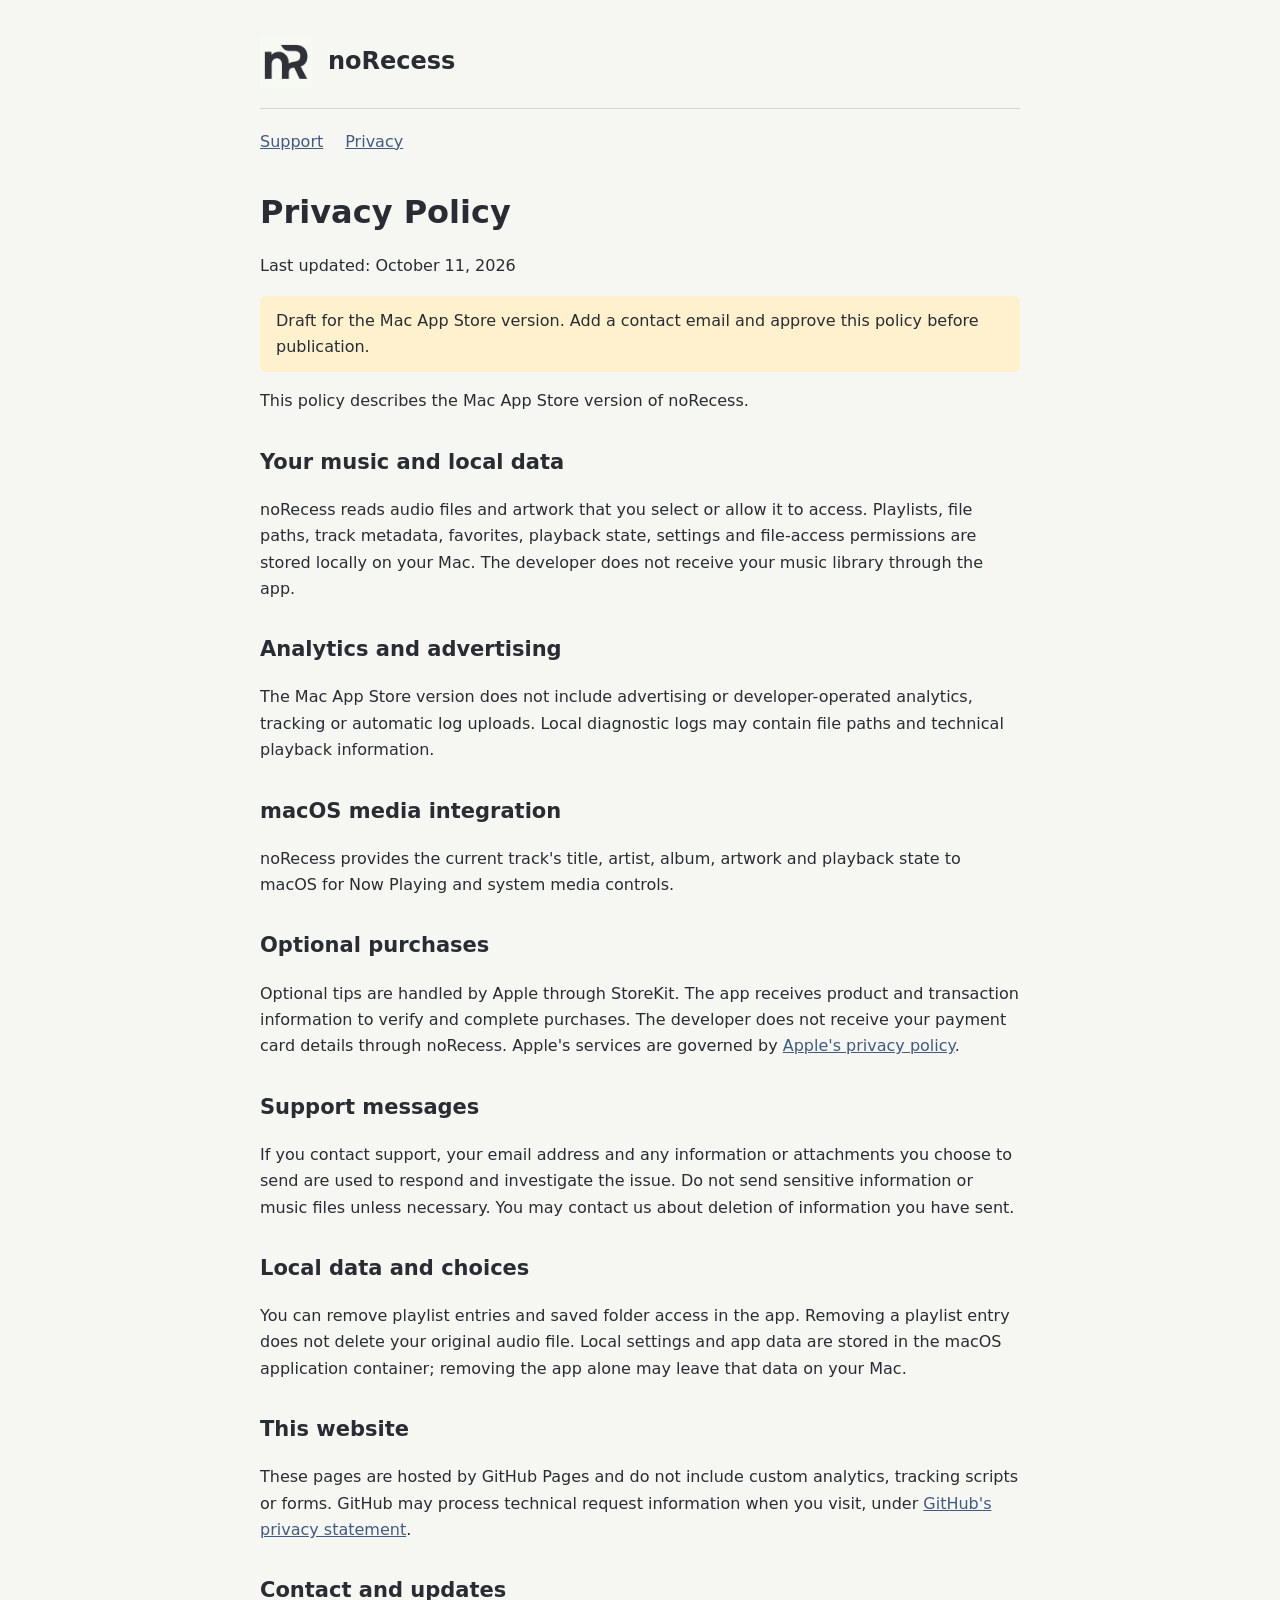
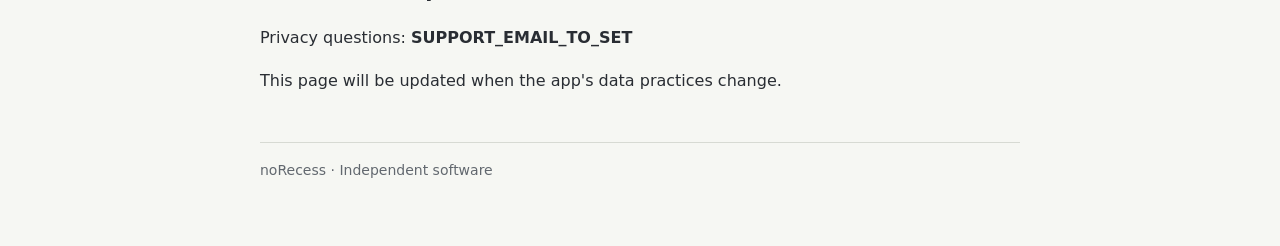
==== privacy.html @ 842caacc "Prepare support and privacy page drafts" ====
<!doctype html><html lang="en"><head><meta charset="utf-8"><meta name="viewport" content="width=device-width,initial-scale=1"><title>Privacy — noRecess</title><link rel="stylesheet" href="style.css"></head><body><header><img src="brand.png" alt=""><a href="index.html">noRecess</a></header><nav><a href="index.html">Support</a><a href="privacy.html">Privacy</a></nav><main><h1>Privacy Policy</h1><p>Last updated: October 11, 2026</p><div class="draft">Draft for the Mac App Store version. Add a contact email and approve this policy before publication.</div><p>This policy describes the Mac App Store version of noRecess.</p><h2>Your music and local data</h2><p>noRecess reads audio files and artwork that you select or allow it to access. Playlists, file paths, track metadata, favorites, playback state, settings and file-access permissions are stored locally on your Mac. The developer does not receive your music library through the app.</p><h2>Analytics and advertising</h2><p>The Mac App Store version does not include advertising or developer-operated analytics, tracking or automatic log uploads. Local diagnostic logs may contain file paths and technical playback information.</p><h2>macOS media integration</h2><p>noRecess provides the current track's title, artist, album, artwork and playback state to macOS for Now Playing and system media controls.</p><h2>Optional purchases</h2><p>Optional tips are handled by Apple through StoreKit. The app receives product and transaction information to verify and complete purchases. The developer does not receive your payment card details through noRecess. Apple's services are governed by <a href="https://www.apple.com/legal/privacy/">Apple's privacy policy</a>.</p><h2>Support messages</h2><p>If you contact support, your email address and any information or attachments you choose to send are used to respond and investigate the issue. Do not send sensitive information or music files unless necessary. You may contact us about deletion of information you have sent.</p><h2>Local data and choices</h2><p>You can remove playlist entries and saved folder access in the app. Removing a playlist entry does not delete your original audio file. Local settings and app data are stored in the macOS application container; removing the app alone may leave that data on your Mac.</p><h2>This website</h2><p>These pages are hosted by GitHub Pages and do not include custom analytics, tracking scripts or forms. GitHub may process technical request information when you visit, under <a href="https://docs.github.com/en/site-policy/privacy-policies/github-general-privacy-statement">GitHub's privacy statement</a>.</p><h2>Contact and updates</h2><p>Privacy questions: <strong>SUPPORT_EMAIL_TO_SET</strong></p><p>This page will be updated when the app's data practices change.</p></main><footer>noRecess · Independent software</footer></body></html>
---- style.css ----
:root{color-scheme:light;font-family:system-ui,-apple-system,sans-serif;color:#292d33;background:#f6f7f3;line-height:1.65}body{max-width:760px;margin:0 auto;padding:36px 24px 64px}header{display:flex;align-items:center;gap:16px;border-bottom:1px solid #d7dad3;padding-bottom:20px}header img{width:52px;height:52px}header a{color:inherit;text-decoration:none;font-size:24px;font-weight:650}nav{margin:20px 0}nav a{margin-right:22px}a{color:#435a80}h1{font-size:32px;line-height:1.2;margin-top:38px}h2{font-size:21px;margin-top:30px}footer{margin-top:48px;border-top:1px solid #d7dad3;padding-top:16px;font-size:14px;color:#62686f}.draft{padding:12px 16px;background:#fff0ce;border-radius:6px}table{width:100%;border-collapse:collapse}td,th{text-align:left;padding:8px;border-bottom:1px solid #d7dad3}code{font-size:15px}
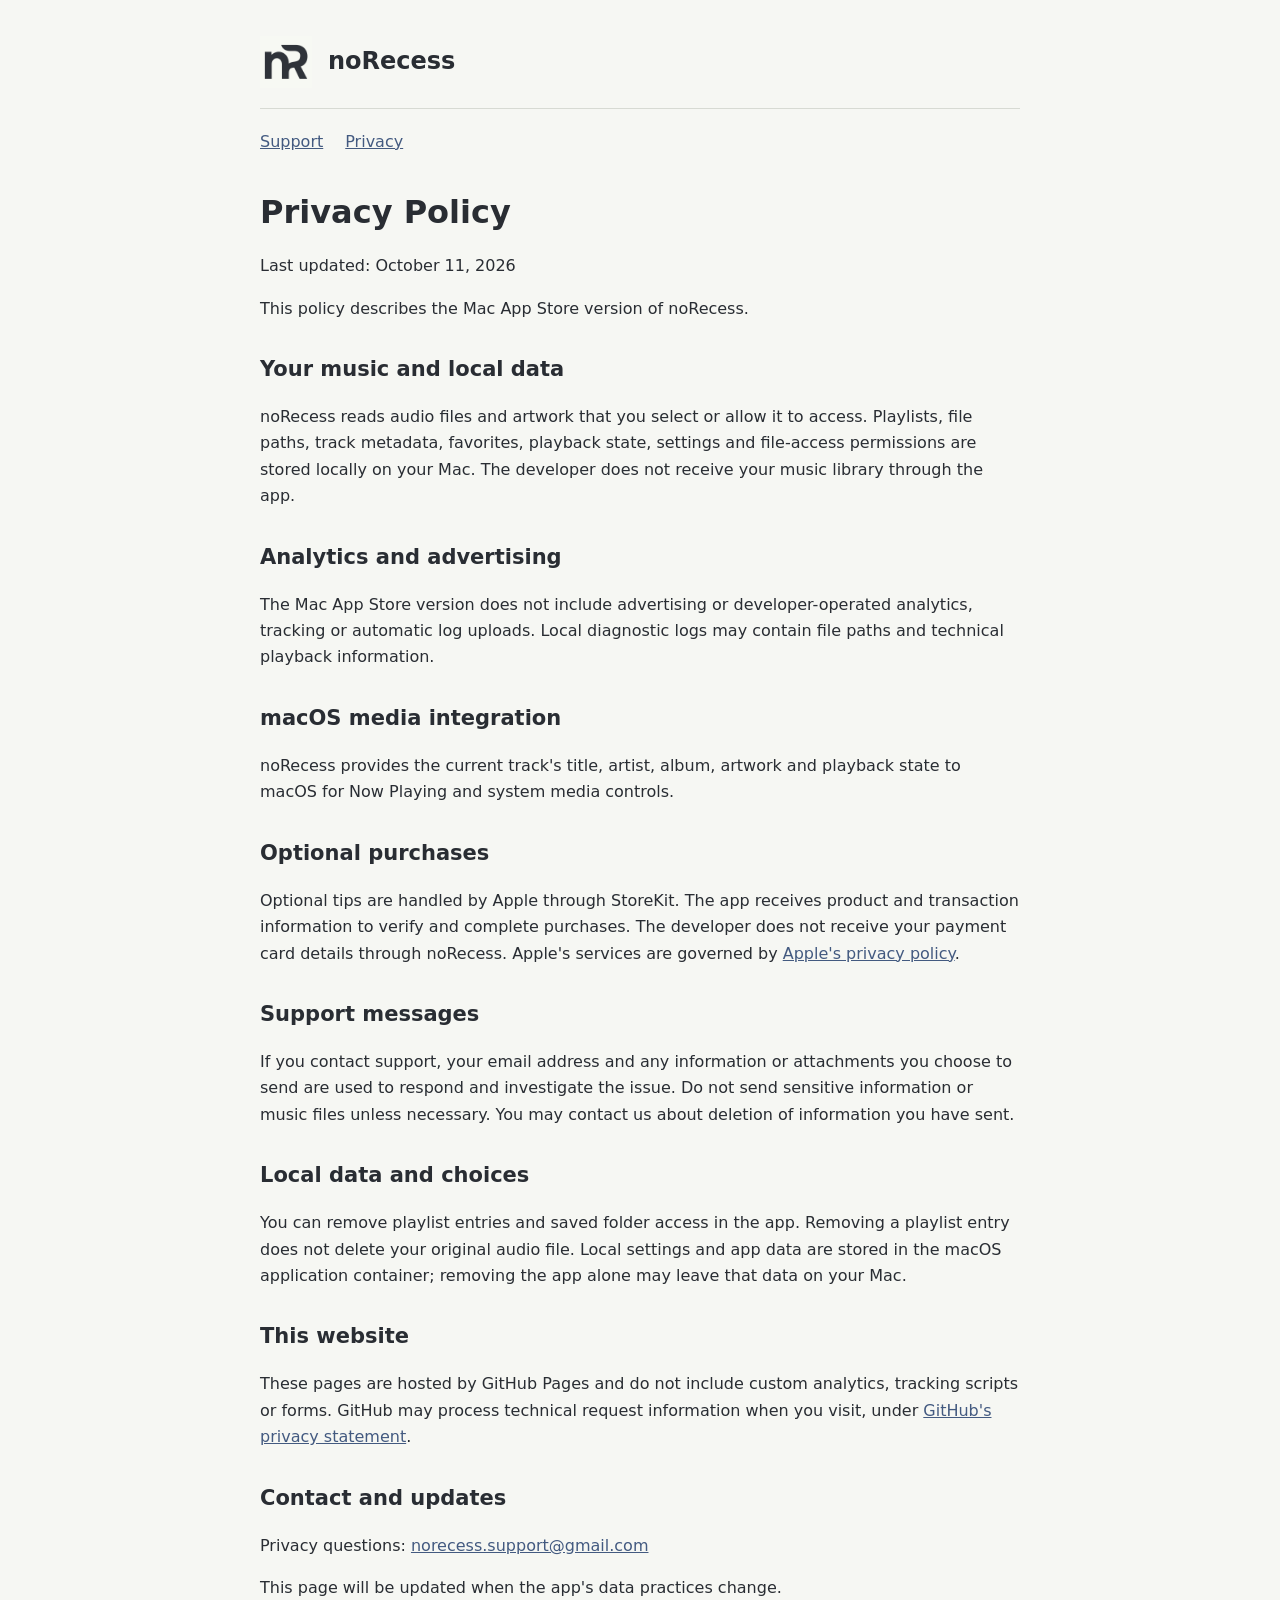
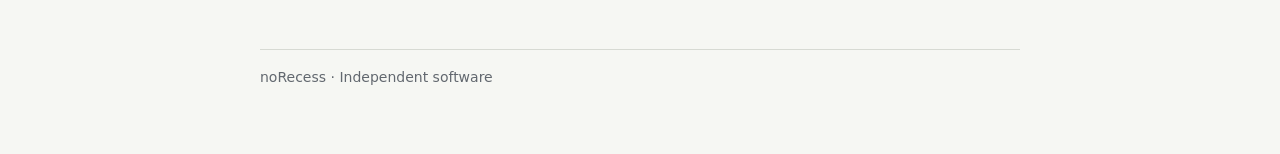
==== commit d035a892: "Set support and privacy contact address" ====
--- a/privacy.html
+++ b/privacy.html
@@ -1 +1 @@
-<!doctype html><html lang="en"><head><meta charset="utf-8"><meta name="viewport" content="width=device-width,initial-scale=1"><title>Privacy — noRecess</title><link rel="stylesheet" href="style.css"></head><body><header><img src="brand.png" alt=""><a href="index.html">noRecess</a></header><nav><a href="index.html">Support</a><a href="privacy.html">Privacy</a></nav><main><h1>Privacy Policy</h1><p>Last updated: October 11, 2026</p><div class="draft">Draft for the Mac App Store version. Add a contact email and approve this policy before publication.</div><p>This policy describes the Mac App Store version of noRecess.</p><h2>Your music and local data</h2><p>noRecess reads audio files and artwork that you select or allow it to access. Playlists, file paths, track metadata, favorites, playback state, settings and file-access permissions are stored locally on your Mac. The developer does not receive your music library through the app.</p><h2>Analytics and advertising</h2><p>The Mac App Store version does not include advertising or developer-operated analytics, tracking or automatic log uploads. Local diagnostic logs may contain file paths and technical playback information.</p><h2>macOS media integration</h2><p>noRecess provides the current track's title, artist, album, artwork and playback state to macOS for Now Playing and system media controls.</p><h2>Optional purchases</h2><p>Optional tips are handled by Apple through StoreKit. The app receives product and transaction information to verify and complete purchases. The developer does not receive your payment card details through noRecess. Apple's services are governed by <a href="https://www.apple.com/legal/privacy/">Apple's privacy policy</a>.</p><h2>Support messages</h2><p>If you contact support, your email address and any information or attachments you choose to send are used to respond and investigate the issue. Do not send sensitive information or music files unless necessary. You may contact us about deletion of information you have sent.</p><h2>Local data and choices</h2><p>You can remove playlist entries and saved folder access in the app. Removing a playlist entry does not delete your original audio file. Local settings and app data are stored in the macOS application container; removing the app alone may leave that data on your Mac.</p><h2>This website</h2><p>These pages are hosted by GitHub Pages and do not include custom analytics, tracking scripts or forms. GitHub may process technical request information when you visit, under <a href="https://docs.github.com/en/site-policy/privacy-policies/github-general-privacy-statement">GitHub's privacy statement</a>.</p><h2>Contact and updates</h2><p>Privacy questions: <strong>SUPPORT_EMAIL_TO_SET</strong></p><p>This page will be updated when the app's data practices change.</p></main><footer>noRecess · Independent software</footer></body></html>
+<!doctype html><html lang="en"><head><meta charset="utf-8"><meta name="viewport" content="width=device-width,initial-scale=1"><title>Privacy — noRecess</title><link rel="stylesheet" href="style.css"></head><body><header><img src="brand.png" alt=""><a href="index.html">noRecess</a></header><nav><a href="index.html">Support</a><a href="privacy.html">Privacy</a></nav><main><h1>Privacy Policy</h1><p>Last updated: October 11, 2026</p><p>This policy describes the Mac App Store version of noRecess.</p><h2>Your music and local data</h2><p>noRecess reads audio files and artwork that you select or allow it to access. Playlists, file paths, track metadata, favorites, playback state, settings and file-access permissions are stored locally on your Mac. The developer does not receive your music library through the app.</p><h2>Analytics and advertising</h2><p>The Mac App Store version does not include advertising or developer-operated analytics, tracking or automatic log uploads. Local diagnostic logs may contain file paths and technical playback information.</p><h2>macOS media integration</h2><p>noRecess provides the current track's title, artist, album, artwork and playback state to macOS for Now Playing and system media controls.</p><h2>Optional purchases</h2><p>Optional tips are handled by Apple through StoreKit. The app receives product and transaction information to verify and complete purchases. The developer does not receive your payment card details through noRecess. Apple's services are governed by <a href="https://www.apple.com/legal/privacy/">Apple's privacy policy</a>.</p><h2>Support messages</h2><p>If you contact support, your email address and any information or attachments you choose to send are used to respond and investigate the issue. Do not send sensitive information or music files unless necessary. You may contact us about deletion of information you have sent.</p><h2>Local data and choices</h2><p>You can remove playlist entries and saved folder access in the app. Removing a playlist entry does not delete your original audio file. Local settings and app data are stored in the macOS application container; removing the app alone may leave that data on your Mac.</p><h2>This website</h2><p>These pages are hosted by GitHub Pages and do not include custom analytics, tracking scripts or forms. GitHub may process technical request information when you visit, under <a href="https://docs.github.com/en/site-policy/privacy-policies/github-general-privacy-statement">GitHub's privacy statement</a>.</p><h2>Contact and updates</h2><p>Privacy questions: <a href="mailto:norecess.support@gmail.com">norecess.support@gmail.com</a></p><p>This page will be updated when the app's data practices change.</p></main><footer>noRecess · Independent software</footer></body></html>
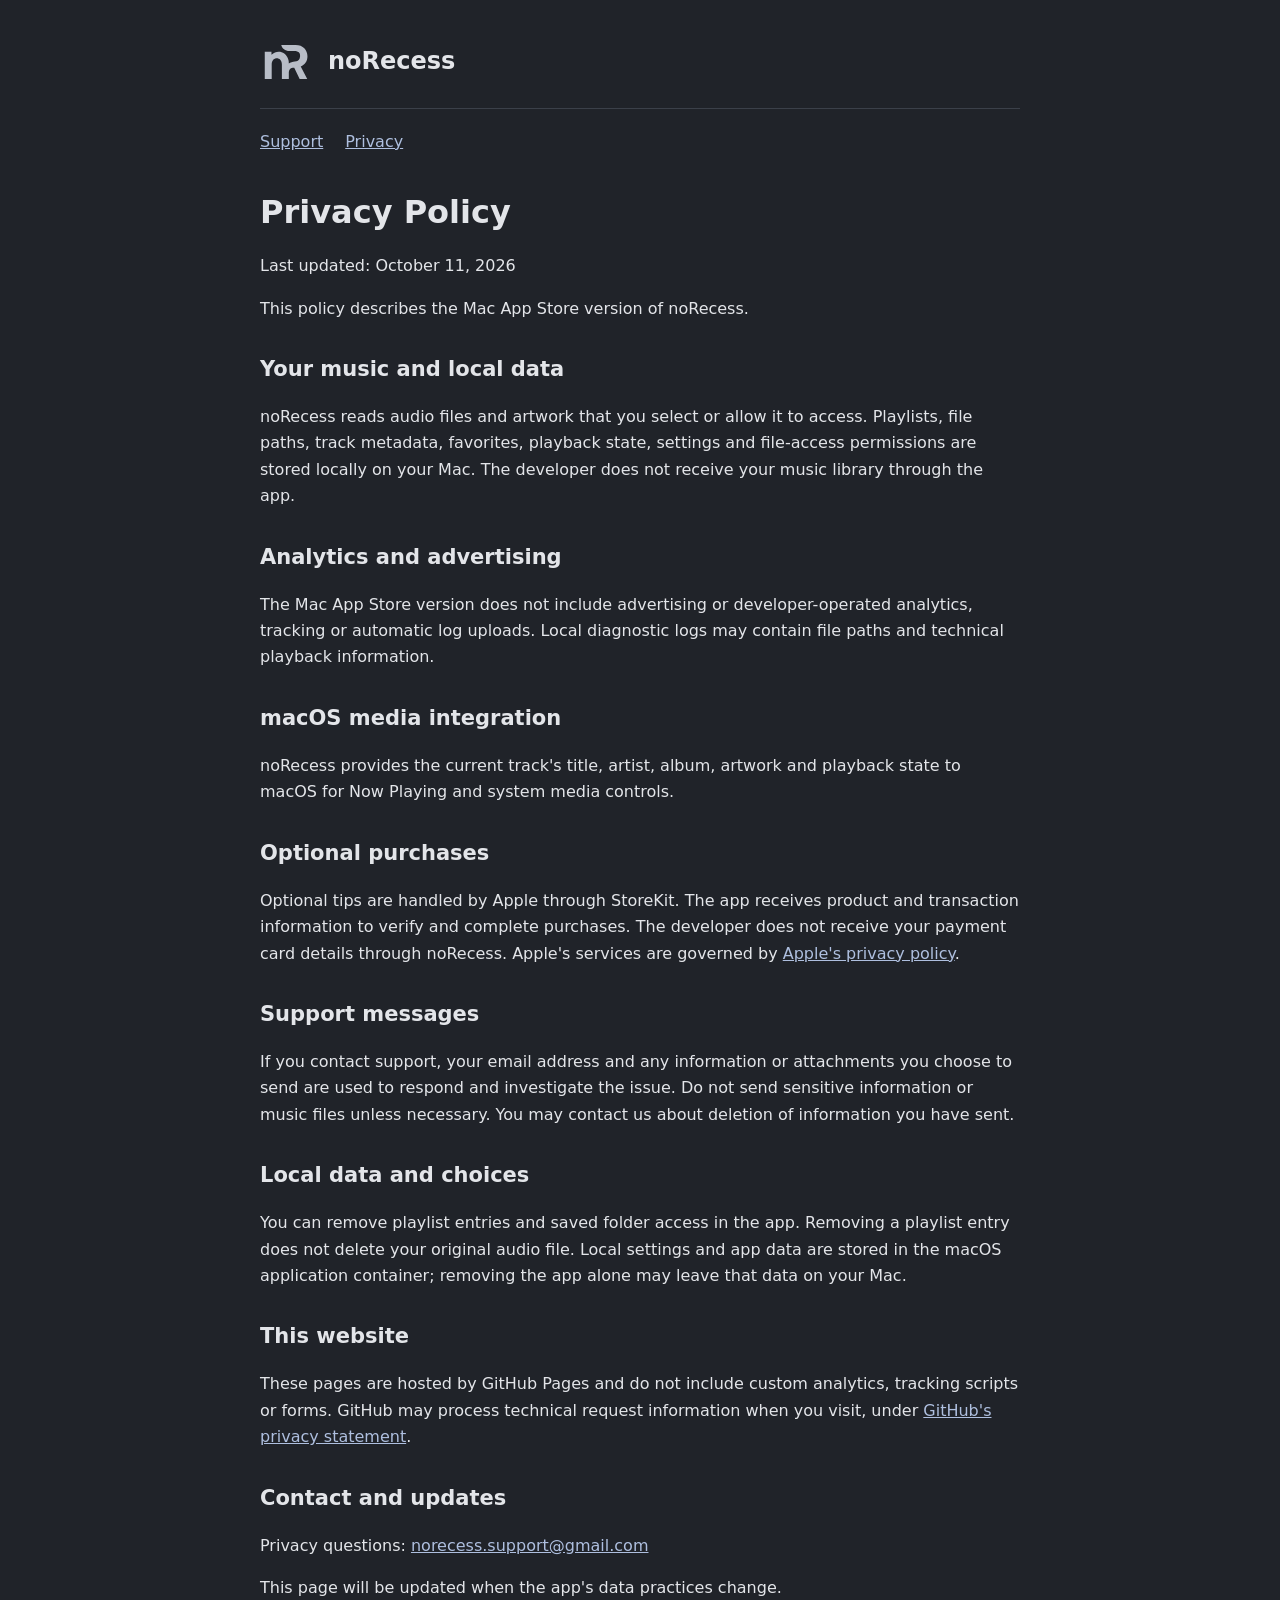
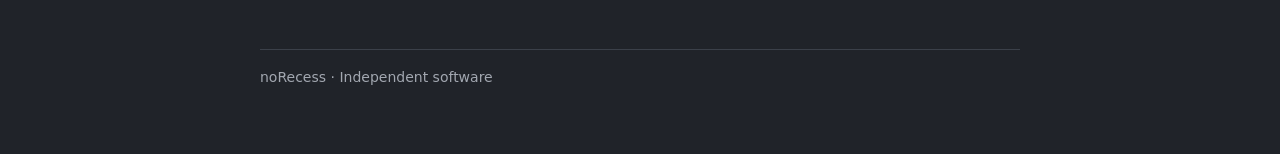
==== commit f1dcd94f: "Use graphite colors for support pages" ====
--- a/privacy.html
+++ b/privacy.html
@@ -1 +1 @@
-<!doctype html><html lang="en"><head><meta charset="utf-8"><meta name="viewport" content="width=device-width,initial-scale=1"><title>Privacy — noRecess</title><link rel="stylesheet" href="style.css"></head><body><header><img src="brand.png" alt=""><a href="index.html">noRecess</a></header><nav><a href="index.html">Support</a><a href="privacy.html">Privacy</a></nav><main><h1>Privacy Policy</h1><p>Last updated: October 11, 2026</p><p>This policy describes the Mac App Store version of noRecess.</p><h2>Your music and local data</h2><p>noRecess reads audio files and artwork that you select or allow it to access. Playlists, file paths, track metadata, favorites, playback state, settings and file-access permissions are stored locally on your Mac. The developer does not receive your music library through the app.</p><h2>Analytics and advertising</h2><p>The Mac App Store version does not include advertising or developer-operated analytics, tracking or automatic log uploads. Local diagnostic logs may contain file paths and technical playback information.</p><h2>macOS media integration</h2><p>noRecess provides the current track's title, artist, album, artwork and playback state to macOS for Now Playing and system media controls.</p><h2>Optional purchases</h2><p>Optional tips are handled by Apple through StoreKit. The app receives product and transaction information to verify and complete purchases. The developer does not receive your payment card details through noRecess. Apple's services are governed by <a href="https://www.apple.com/legal/privacy/">Apple's privacy policy</a>.</p><h2>Support messages</h2><p>If you contact support, your email address and any information or attachments you choose to send are used to respond and investigate the issue. Do not send sensitive information or music files unless necessary. You may contact us about deletion of information you have sent.</p><h2>Local data and choices</h2><p>You can remove playlist entries and saved folder access in the app. Removing a playlist entry does not delete your original audio file. Local settings and app data are stored in the macOS application container; removing the app alone may leave that data on your Mac.</p><h2>This website</h2><p>These pages are hosted by GitHub Pages and do not include custom analytics, tracking scripts or forms. GitHub may process technical request information when you visit, under <a href="https://docs.github.com/en/site-policy/privacy-policies/github-general-privacy-statement">GitHub's privacy statement</a>.</p><h2>Contact and updates</h2><p>Privacy questions: <a href="mailto:norecess.support@gmail.com">norecess.support@gmail.com</a></p><p>This page will be updated when the app's data practices change.</p></main><footer>noRecess · Independent software</footer></body></html>
+<!doctype html><html lang="en"><head><meta charset="utf-8"><meta name="viewport" content="width=device-width,initial-scale=1"><title>Privacy — noRecess</title><link rel="stylesheet" href="style.css"></head><body><header><img src="brand.svg" alt=""><a href="index.html">noRecess</a></header><nav><a href="index.html">Support</a><a href="privacy.html">Privacy</a></nav><main><h1>Privacy Policy</h1><p>Last updated: October 11, 2026</p><p>This policy describes the Mac App Store version of noRecess.</p><h2>Your music and local data</h2><p>noRecess reads audio files and artwork that you select or allow it to access. Playlists, file paths, track metadata, favorites, playback state, settings and file-access permissions are stored locally on your Mac. The developer does not receive your music library through the app.</p><h2>Analytics and advertising</h2><p>The Mac App Store version does not include advertising or developer-operated analytics, tracking or automatic log uploads. Local diagnostic logs may contain file paths and technical playback information.</p><h2>macOS media integration</h2><p>noRecess provides the current track's title, artist, album, artwork and playback state to macOS for Now Playing and system media controls.</p><h2>Optional purchases</h2><p>Optional tips are handled by Apple through StoreKit. The app receives product and transaction information to verify and complete purchases. The developer does not receive your payment card details through noRecess. Apple's services are governed by <a href="https://www.apple.com/legal/privacy/">Apple's privacy policy</a>.</p><h2>Support messages</h2><p>If you contact support, your email address and any information or attachments you choose to send are used to respond and investigate the issue. Do not send sensitive information or music files unless necessary. You may contact us about deletion of information you have sent.</p><h2>Local data and choices</h2><p>You can remove playlist entries and saved folder access in the app. Removing a playlist entry does not delete your original audio file. Local settings and app data are stored in the macOS application container; removing the app alone may leave that data on your Mac.</p><h2>This website</h2><p>These pages are hosted by GitHub Pages and do not include custom analytics, tracking scripts or forms. GitHub may process technical request information when you visit, under <a href="https://docs.github.com/en/site-policy/privacy-policies/github-general-privacy-statement">GitHub's privacy statement</a>.</p><h2>Contact and updates</h2><p>Privacy questions: <a href="mailto:norecess.support@gmail.com">norecess.support@gmail.com</a></p><p>This page will be updated when the app's data practices change.</p></main><footer>noRecess · Independent software</footer></body></html>
--- a/style.css
+++ b/style.css
@@ -1 +1 @@
-:root{color-scheme:light;font-family:system-ui,-apple-system,sans-serif;color:#292d33;background:#f6f7f3;line-height:1.65}body{max-width:760px;margin:0 auto;padding:36px 24px 64px}header{display:flex;align-items:center;gap:16px;border-bottom:1px solid #d7dad3;padding-bottom:20px}header img{width:52px;height:52px}header a{color:inherit;text-decoration:none;font-size:24px;font-weight:650}nav{margin:20px 0}nav a{margin-right:22px}a{color:#435a80}h1{font-size:32px;line-height:1.2;margin-top:38px}h2{font-size:21px;margin-top:30px}footer{margin-top:48px;border-top:1px solid #d7dad3;padding-top:16px;font-size:14px;color:#62686f}.draft{padding:12px 16px;background:#fff0ce;border-radius:6px}table{width:100%;border-collapse:collapse}td,th{text-align:left;padding:8px;border-bottom:1px solid #d7dad3}code{font-size:15px}
+:root{color-scheme:dark;font-family:system-ui,-apple-system,sans-serif;color:#e3e5e9;background:#202329;line-height:1.65}body{max-width:760px;margin:0 auto;padding:36px 24px 64px}header{display:flex;align-items:center;gap:16px;border-bottom:1px solid #3b4049;padding-bottom:20px}header img{width:52px;height:52px}header a{color:inherit;text-decoration:none;font-size:24px;font-weight:650}nav{margin:20px 0}nav a{margin-right:22px}a{color:#aebfdf}h1{font-size:32px;line-height:1.2;margin-top:38px}h2{font-size:21px;margin-top:30px}footer{margin-top:48px;border-top:1px solid #3b4049;padding-top:16px;font-size:14px;color:#a2a7b0}.draft{padding:12px 16px;background:#3c3540;border-radius:6px}table{width:100%;border-collapse:collapse}td,th{text-align:left;padding:8px;border-bottom:1px solid #3b4049}code{font-size:15px}
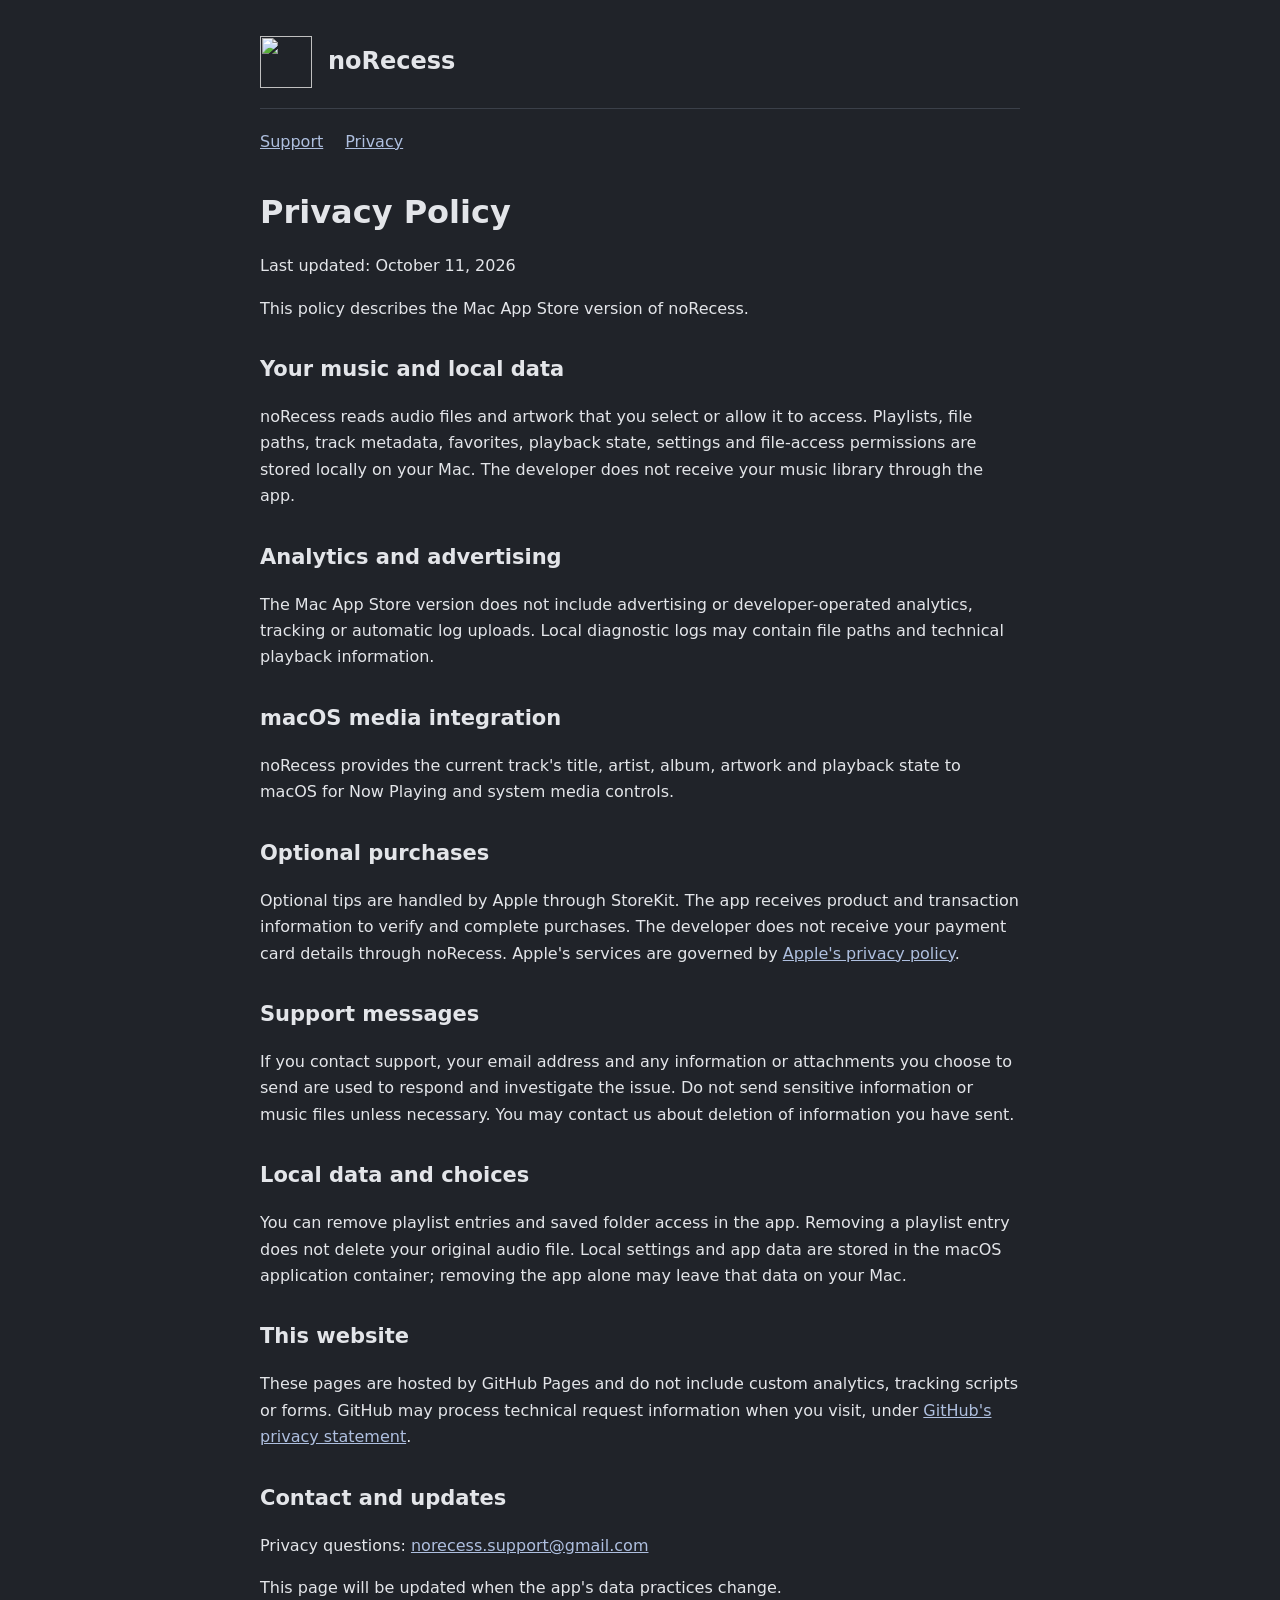
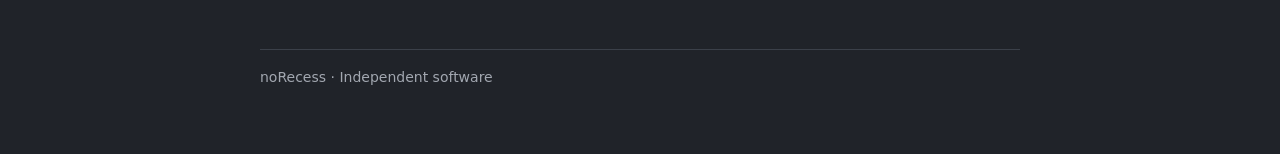
==== commit 40066fb0: "Use organization avatar in page header" ====
--- a/privacy.html
+++ b/privacy.html
@@ -1 +1 @@
-<!doctype html><html lang="en"><head><meta charset="utf-8"><meta name="viewport" content="width=device-width,initial-scale=1"><title>Privacy — noRecess</title><link rel="stylesheet" href="style.css"></head><body><header><img src="brand.svg" alt=""><a href="index.html">noRecess</a></header><nav><a href="index.html">Support</a><a href="privacy.html">Privacy</a></nav><main><h1>Privacy Policy</h1><p>Last updated: October 11, 2026</p><p>This policy describes the Mac App Store version of noRecess.</p><h2>Your music and local data</h2><p>noRecess reads audio files and artwork that you select or allow it to access. Playlists, file paths, track metadata, favorites, playback state, settings and file-access permissions are stored locally on your Mac. The developer does not receive your music library through the app.</p><h2>Analytics and advertising</h2><p>The Mac App Store version does not include advertising or developer-operated analytics, tracking or automatic log uploads. Local diagnostic logs may contain file paths and technical playback information.</p><h2>macOS media integration</h2><p>noRecess provides the current track's title, artist, album, artwork and playback state to macOS for Now Playing and system media controls.</p><h2>Optional purchases</h2><p>Optional tips are handled by Apple through StoreKit. The app receives product and transaction information to verify and complete purchases. The developer does not receive your payment card details through noRecess. Apple's services are governed by <a href="https://www.apple.com/legal/privacy/">Apple's privacy policy</a>.</p><h2>Support messages</h2><p>If you contact support, your email address and any information or attachments you choose to send are used to respond and investigate the issue. Do not send sensitive information or music files unless necessary. You may contact us about deletion of information you have sent.</p><h2>Local data and choices</h2><p>You can remove playlist entries and saved folder access in the app. Removing a playlist entry does not delete your original audio file. Local settings and app data are stored in the macOS application container; removing the app alone may leave that data on your Mac.</p><h2>This website</h2><p>These pages are hosted by GitHub Pages and do not include custom analytics, tracking scripts or forms. GitHub may process technical request information when you visit, under <a href="https://docs.github.com/en/site-policy/privacy-policies/github-general-privacy-statement">GitHub's privacy statement</a>.</p><h2>Contact and updates</h2><p>Privacy questions: <a href="mailto:norecess.support@gmail.com">norecess.support@gmail.com</a></p><p>This page will be updated when the app's data practices change.</p></main><footer>noRecess · Independent software</footer></body></html>
+<!doctype html><html lang="en"><head><meta charset="utf-8"><meta name="viewport" content="width=device-width,initial-scale=1"><title>Privacy — noRecess</title><link rel="stylesheet" href="style.css?v=20261011-dark"></head><body><header><img src="https://github.com/no-Recess.png?size=128" alt=""><a href="index.html">noRecess</a></header><nav><a href="index.html">Support</a><a href="privacy.html">Privacy</a></nav><main><h1>Privacy Policy</h1><p>Last updated: October 11, 2026</p><p>This policy describes the Mac App Store version of noRecess.</p><h2>Your music and local data</h2><p>noRecess reads audio files and artwork that you select or allow it to access. Playlists, file paths, track metadata, favorites, playback state, settings and file-access permissions are stored locally on your Mac. The developer does not receive your music library through the app.</p><h2>Analytics and advertising</h2><p>The Mac App Store version does not include advertising or developer-operated analytics, tracking or automatic log uploads. Local diagnostic logs may contain file paths and technical playback information.</p><h2>macOS media integration</h2><p>noRecess provides the current track's title, artist, album, artwork and playback state to macOS for Now Playing and system media controls.</p><h2>Optional purchases</h2><p>Optional tips are handled by Apple through StoreKit. The app receives product and transaction information to verify and complete purchases. The developer does not receive your payment card details through noRecess. Apple's services are governed by <a href="https://www.apple.com/legal/privacy/">Apple's privacy policy</a>.</p><h2>Support messages</h2><p>If you contact support, your email address and any information or attachments you choose to send are used to respond and investigate the issue. Do not send sensitive information or music files unless necessary. You may contact us about deletion of information you have sent.</p><h2>Local data and choices</h2><p>You can remove playlist entries and saved folder access in the app. Removing a playlist entry does not delete your original audio file. Local settings and app data are stored in the macOS application container; removing the app alone may leave that data on your Mac.</p><h2>This website</h2><p>These pages are hosted by GitHub Pages and do not include custom analytics, tracking scripts or forms. GitHub may process technical request information when you visit, under <a href="https://docs.github.com/en/site-policy/privacy-policies/github-general-privacy-statement">GitHub's privacy statement</a>.</p><h2>Contact and updates</h2><p>Privacy questions: <a href="mailto:norecess.support@gmail.com">norecess.support@gmail.com</a></p><p>This page will be updated when the app's data practices change.</p></main><footer>noRecess · Independent software</footer></body></html>
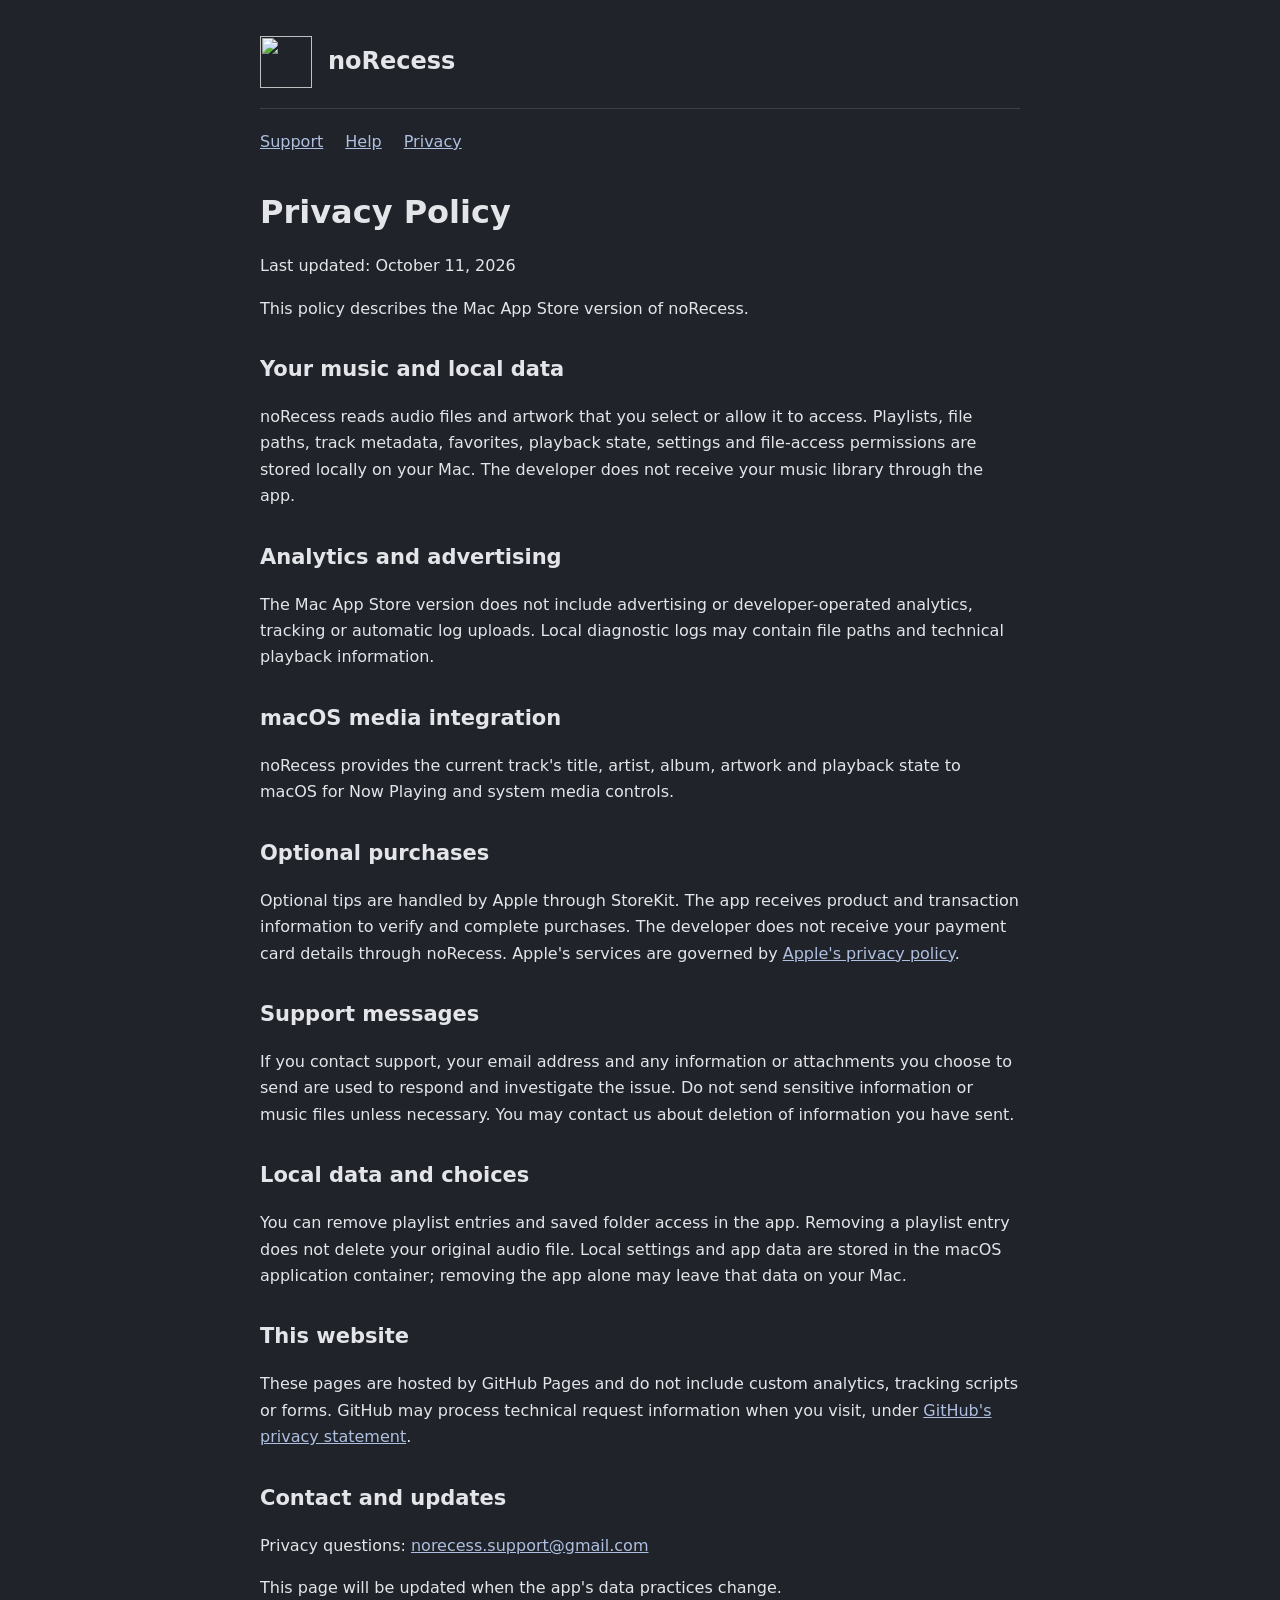
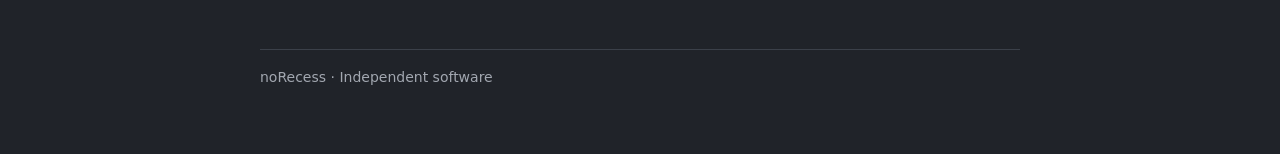
==== commit 8df4ea59: "Add playlist help with grouping and drag-and-drop instructions" ====
--- a/privacy.html
+++ b/privacy.html
@@ -1 +1 @@
-<!doctype html><html lang="en"><head><meta charset="utf-8"><meta name="viewport" content="width=device-width,initial-scale=1"><title>Privacy — noRecess</title><link rel="stylesheet" href="style.css?v=20261011-dark"></head><body><header><img src="https://github.com/no-Recess.png?size=128" alt=""><a href="index.html">noRecess</a></header><nav><a href="index.html">Support</a><a href="privacy.html">Privacy</a></nav><main><h1>Privacy Policy</h1><p>Last updated: October 11, 2026</p><p>This policy describes the Mac App Store version of noRecess.</p><h2>Your music and local data</h2><p>noRecess reads audio files and artwork that you select or allow it to access. Playlists, file paths, track metadata, favorites, playback state, settings and file-access permissions are stored locally on your Mac. The developer does not receive your music library through the app.</p><h2>Analytics and advertising</h2><p>The Mac App Store version does not include advertising or developer-operated analytics, tracking or automatic log uploads. Local diagnostic logs may contain file paths and technical playback information.</p><h2>macOS media integration</h2><p>noRecess provides the current track's title, artist, album, artwork and playback state to macOS for Now Playing and system media controls.</p><h2>Optional purchases</h2><p>Optional tips are handled by Apple through StoreKit. The app receives product and transaction information to verify and complete purchases. The developer does not receive your payment card details through noRecess. Apple's services are governed by <a href="https://www.apple.com/legal/privacy/">Apple's privacy policy</a>.</p><h2>Support messages</h2><p>If you contact support, your email address and any information or attachments you choose to send are used to respond and investigate the issue. Do not send sensitive information or music files unless necessary. You may contact us about deletion of information you have sent.</p><h2>Local data and choices</h2><p>You can remove playlist entries and saved folder access in the app. Removing a playlist entry does not delete your original audio file. Local settings and app data are stored in the macOS application container; removing the app alone may leave that data on your Mac.</p><h2>This website</h2><p>These pages are hosted by GitHub Pages and do not include custom analytics, tracking scripts or forms. GitHub may process technical request information when you visit, under <a href="https://docs.github.com/en/site-policy/privacy-policies/github-general-privacy-statement">GitHub's privacy statement</a>.</p><h2>Contact and updates</h2><p>Privacy questions: <a href="mailto:norecess.support@gmail.com">norecess.support@gmail.com</a></p><p>This page will be updated when the app's data practices change.</p></main><footer>noRecess · Independent software</footer></body></html>
+<!doctype html><html lang="en"><head><meta charset="utf-8"><meta name="viewport" content="width=device-width,initial-scale=1"><title>Privacy — noRecess</title><link rel="stylesheet" href="style.css?v=20261011-dark"></head><body><header><img src="https://github.com/no-Recess.png?size=128" alt=""><a href="index.html">noRecess</a></header><nav><a href="index.html">Support</a><a href="help.html">Help</a><a href="privacy.html">Privacy</a></nav><main><h1>Privacy Policy</h1><p>Last updated: October 11, 2026</p><p>This policy describes the Mac App Store version of noRecess.</p><h2>Your music and local data</h2><p>noRecess reads audio files and artwork that you select or allow it to access. Playlists, file paths, track metadata, favorites, playback state, settings and file-access permissions are stored locally on your Mac. The developer does not receive your music library through the app.</p><h2>Analytics and advertising</h2><p>The Mac App Store version does not include advertising or developer-operated analytics, tracking or automatic log uploads. Local diagnostic logs may contain file paths and technical playback information.</p><h2>macOS media integration</h2><p>noRecess provides the current track's title, artist, album, artwork and playback state to macOS for Now Playing and system media controls.</p><h2>Optional purchases</h2><p>Optional tips are handled by Apple through StoreKit. The app receives product and transaction information to verify and complete purchases. The developer does not receive your payment card details through noRecess. Apple's services are governed by <a href="https://www.apple.com/legal/privacy/">Apple's privacy policy</a>.</p><h2>Support messages</h2><p>If you contact support, your email address and any information or attachments you choose to send are used to respond and investigate the issue. Do not send sensitive information or music files unless necessary. You may contact us about deletion of information you have sent.</p><h2>Local data and choices</h2><p>You can remove playlist entries and saved folder access in the app. Removing a playlist entry does not delete your original audio file. Local settings and app data are stored in the macOS application container; removing the app alone may leave that data on your Mac.</p><h2>This website</h2><p>These pages are hosted by GitHub Pages and do not include custom analytics, tracking scripts or forms. GitHub may process technical request information when you visit, under <a href="https://docs.github.com/en/site-policy/privacy-policies/github-general-privacy-statement">GitHub's privacy statement</a>.</p><h2>Contact and updates</h2><p>Privacy questions: <a href="mailto:norecess.support@gmail.com">norecess.support@gmail.com</a></p><p>This page will be updated when the app's data practices change.</p></main><footer>noRecess · Independent software</footer></body></html>
--- a/style.css
+++ b/style.css
@@ -1 +1,3 @@
 :root{color-scheme:dark;font-family:system-ui,-apple-system,sans-serif;color:#e3e5e9;background:#202329;line-height:1.65}body{max-width:760px;margin:0 auto;padding:36px 24px 64px}header{display:flex;align-items:center;gap:16px;border-bottom:1px solid #3b4049;padding-bottom:20px}header img{width:52px;height:52px}header a{color:inherit;text-decoration:none;font-size:24px;font-weight:650}nav{margin:20px 0}nav a{margin-right:22px}a{color:#aebfdf}h1{font-size:32px;line-height:1.2;margin-top:38px}h2{font-size:21px;margin-top:30px}footer{margin-top:48px;border-top:1px solid #3b4049;padding-top:16px;font-size:14px;color:#a2a7b0}.draft{padding:12px 16px;background:#3c3540;border-radius:6px}table{width:100%;border-collapse:collapse}td,th{text-align:left;padding:8px;border-bottom:1px solid #3b4049}code{font-size:15px}
+
+.contents{display:flex;flex-wrap:wrap;gap:8px 18px;padding:14px 0;border-bottom:1px solid #3b4049}.contents a{margin:0}li{margin:8px 0}h2[id]{scroll-margin-top:20px}@media(max-width:520px){body{padding:24px 16px}td,th{padding:8px 5px;font-size:14px}}
